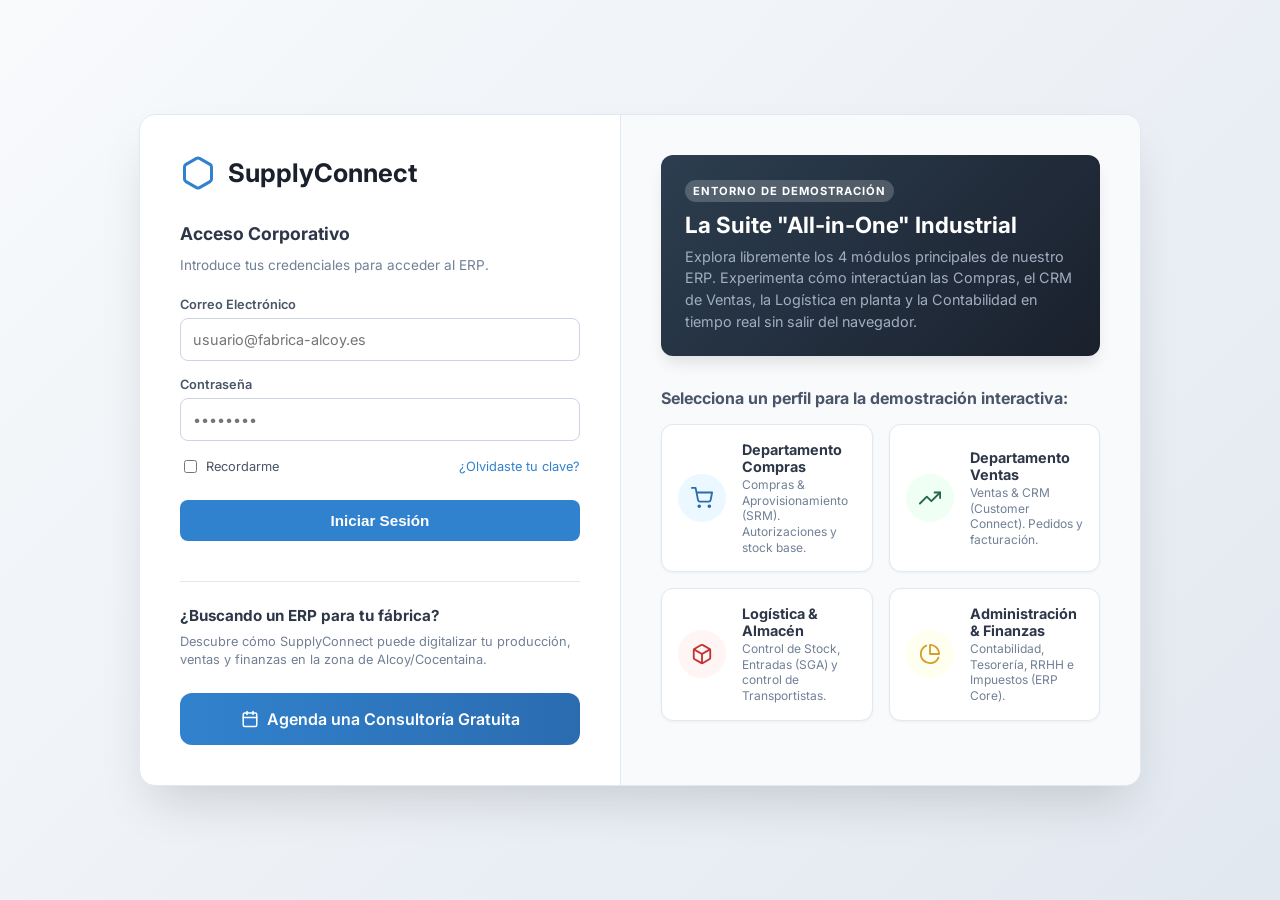
==== index.html @ 2ebc58a6 "Add files via upload" ====
<!doctype html>
<html lang="es">
  <head>
    <meta charset="UTF-8" />
    <meta name="viewport" content="width=device-width, initial-scale=1.0" />
    <title>Acceso Corporativo - SupplyConnect</title>
    <link href="https://fonts.googleapis.com/css2?family=Inter:wght@300;400;500;600;700&display=swap" rel="stylesheet" />
    <style>
      /* ========================================================
        ESTILIZACIÓN DE LA BARRA DE DESPLAZAMIENTO (SCROLLBAR)
        ======================================================== */

      /* 1. Anchura y altura general de la barra */
      ::-webkit-scrollbar {
        width: 8px; /* Más fina que la de Windows (suele ser 16px) */
        height: 8px; /* Para los scrolls horizontales en tablas */
      }

      /* 2. El "carril" o fondo por donde se desliza la barra */
      ::-webkit-scrollbar-track {
        background-color: transparent; /* Transparente para que no ensucie el diseño */
        border-radius: 10px;
      }

      /* 3. La "píldora" (el pulgar) que el usuario arrastra */
      ::-webkit-scrollbar-thumb {
        background-color: #cbd5e1; /* Un gris muy suave y elegante (var(--border-color)) */
        border-radius: 10px;       /* Bordes redondeados */
        border: 2px solid transparent; /* Truco para darle un poco de "margen" invisible */
        background-clip: padding-box;  /* Hace que el borde transparente se respete */
      }

      /* 4. La píldora cuando pasas el ratón por encima (Hover) */
      ::-webkit-scrollbar-thumb:hover {
        background-color: #94a3b8; /* Un gris un poco más oscuro al interactuar */
      }

      /* Soporte para Firefox (usa un estándar diferente, más limitado) */
      * {
        scrollbar-width: thin;          /* Barra más fina */
        scrollbar-color: #cbd5e1 transparent; /* Color del thumb y del track */
      }
      
      body {
        margin: 0;
        font-family: 'Inter', sans-serif;
        background: linear-gradient(135deg, #f8fafc 0%, #e2e8f0 100%);
        min-height: 100vh;
        display: flex;
        align-items: center;
        justify-content: center;
        padding: 40px 20px;
        box-sizing: border-box;
      }

      .login-wrapper {
        display: flex;
        background: white;
        border-radius: 16px;
        box-shadow: 0 25px 50px -12px rgba(0, 0, 0, 0.15);
        border: 1px solid #e2e8f0;
        max-width: 1000px;
        width: 100%;
        overflow: hidden;
        flex-direction: row;
      }

      .login-col-left {
        width: 400px;
        padding: 40px;
        display: flex;
        flex-direction: column;
        justify-content: space-between;
        flex-shrink: 0;
      }

      .login-col-right {
        flex-grow: 1;
        background-color: #f8fafc;
        padding: 40px;
        border-left: 1px solid #e2e8f0;
        display: flex;
        flex-direction: column;
      }

      /* Hover Effects para los botones de Demo */
      .demo-card {
        text-decoration: none;
        display: flex;
        align-items: center;
        padding: 16px;
        gap: 16px;
        border: 1px solid #e2e8f0;
        border-radius: 12px;
        background: white;
        transition: all 0.2s ease;
        box-shadow: 0 1px 3px rgba(0,0,0,0.05);
      }
      .demo-card:hover {
        transform: translateY(-2px);
        box-shadow: 0 10px 15px -3px rgba(0, 0, 0, 0.1);
        border-color: #cbd5e1;
      }

      /* Botón Consultoría Animado */
      .cta-consultoria {
        background: linear-gradient(to right, #3182ce, #2b6cb0);
        color: white;
        padding: 16px;
        border-radius: 12px;
        text-decoration: none;
        font-weight: 600;
        margin-top: 24px;
        transition: transform 0.2s ease, box-shadow 0.2s ease;
        display: flex;
        align-items: center;
        justify-content: center;
        gap: 8px;
      }
      .cta-consultoria:hover {
        transform: scale(1.02);
        box-shadow: 0 10px 15px -3px rgba(49, 130, 206, 0.3);
      }

      /* Responsive (Móviles) */
      @media (max-width: 850px) {
        .login-wrapper {
          flex-direction: column;
        }
        .login-col-left {
          width: 100%;
          border-bottom: 1px solid #e2e8f0;
        }
      }
    </style>
  </head>
  <body>

    <div class="login-wrapper">
      
      <!-- COLUMNA IZQUIERDA (Formulario y CTA) -->
      <div class="login-col-left">
        <div>
          <!-- Logo y Título -->
          <div style="display: flex; align-items: center; gap: 12px; margin-bottom: 32px;">
            <svg width="36" height="36" viewBox="0 0 24 24" fill="none" stroke="currentColor" stroke-width="2" style="color: #3182ce;">
              <path d="M21 16V8a2 2 0 0 0-1-1.73l-7-4a2 2 0 0 0-2 0l-7 4A2 2 0 0 0 3 8v8a2 2 0 0 0 1 1.73l7 4a2 2 0 0 0 2 0l7-4A2 2 0 0 0 21 16z"></path>
            </svg>
            <h2 style="font-size: 1.6rem; color: #1a202c; margin: 0; font-weight: 700;">SupplyConnect</h2>
          </div>

          <h3 style="font-size: 1.1rem; color: #2d3748; margin-bottom: 8px;">Acceso Corporativo</h3>
          <p style="font-size: 0.85rem; color: #718096; margin-bottom: 24px;">Introduce tus credenciales para acceder al ERP.</p>

          <!-- Formulario -->
          <form onsubmit="event.preventDefault(); window.location.href='compras.html?user=carlos';" style="display: flex; flex-direction: column; gap: 16px;">
            <div>
              <label style="display: block; font-size: 0.8rem; font-weight: 600; color: #4a5568; margin-bottom: 6px;">Correo Electrónico</label>
              <input type="email" placeholder="usuario@fabrica-alcoy.es" required style="width: 100%; padding: 12px; border: 1px solid #cbd5e1; border-radius: 8px; font-family: inherit; font-size: 0.9rem; box-sizing: border-box;" />
            </div>
            <div>
              <label style="display: block; font-size: 0.8rem; font-weight: 600; color: #4a5568; margin-bottom: 6px;">Contraseña</label>
              <input type="password" placeholder="••••••••" required style="width: 100%; padding: 12px; border: 1px solid #cbd5e1; border-radius: 8px; font-family: inherit; font-size: 0.9rem; box-sizing: border-box;" />
            </div>
            
            <div style="display: flex; justify-content: space-between; align-items: center; font-size: 0.8rem;">
              <label style="display: flex; align-items: center; gap: 6px; color: #4a5568; cursor: pointer;">
                <input type="checkbox" /> Recordarme
              </label>
              <a href="#" style="color: #3182ce; text-decoration: none;">¿Olvidaste tu clave?</a>
            </div>

            <button type="submit" style="background-color: #3182ce; color: white; border: none; padding: 12px; border-radius: 8px; font-weight: 600; font-size: 0.95rem; cursor: pointer; transition: background 0.2s; margin-top: 8px;" onmouseover="this.style.backgroundColor='#2b6cb0'" onmouseout="this.style.backgroundColor='#3182ce'">Iniciar Sesión</button>
          </form>
        </div>

        <!-- Call To Action (Consultoría) -->
        <div style="margin-top: 40px; border-top: 1px solid #e2e8f0; padding-top: 24px;">
          <h4 style="font-size: 0.95rem; color: #2d3748; margin: 0 0 8px 0;">¿Buscando un ERP para tu fábrica?</h4>
          <p style="font-size: 0.8rem; color: #718096; margin: 0 0 16px 0; line-height: 1.4;">Descubre cómo SupplyConnect puede digitalizar tu producción, ventas y finanzas en la zona de Alcoy/Cocentaina.</p>
          <a href="#" onclick="alert('Aquí abrirías Calendly o redirigirías a tu página de contacto')" class="cta-consultoria">
            <svg width="18" height="18" viewBox="0 0 24 24" fill="none" stroke="currentColor" stroke-width="2" stroke-linecap="round" stroke-linejoin="round">
              <rect x="3" y="4" width="18" height="18" rx="2" ry="2"></rect>
              <line x1="16" y1="2" x2="16" y2="6"></line>
              <line x1="8" y1="2" x2="8" y2="6"></line>
              <line x1="3" y1="10" x2="21" y2="10"></line>
            </svg>
            Agenda una Consultoría Gratuita
          </a>
        </div>
      </div>

      <!-- COLUMNA DERECHA (Banner y Demo) -->
      <div class="login-col-right">
        
        <!-- Banner Explicativo -->
        <div style="background: linear-gradient(135deg, #2c3e50 0%, #1a202c 100%); border-radius: 12px; padding: 24px; color: white; margin-bottom: 32px; box-shadow: 0 10px 15px -3px rgba(0,0,0,0.1);">
          <span style="background-color: rgba(255,255,255,0.2); font-size: 0.7rem; font-weight: 700; padding: 4px 8px; border-radius: 16px; text-transform: uppercase; letter-spacing: 1px;">Entorno de Demostración</span>
          <h2 style="font-size: 1.4rem; margin: 12px 0 8px 0;">La Suite "All-in-One" Industrial</h2>
          <p style="font-size: 0.9rem; color: #a0aec0; margin: 0; line-height: 1.5;">
            Explora libremente los 4 módulos principales de nuestro ERP. Experimenta cómo interactúan las Compras, el CRM de Ventas, la Logística en planta y la Contabilidad en tiempo real sin salir del navegador.
          </p>
        </div>

        <h3 style="font-size: 1rem; color: #4a5568; margin: 0 0 16px 0;">Selecciona un perfil para la demostración interactiva:</h3>

        <!-- Grid 2x2 para Accesos de Demo -->
        <div style="display: grid; grid-template-columns: 1fr 1fr; gap: 16px;">
          
          <!-- COMPRAS -->
          <a href="compras.html?user=carlos" class="demo-card">
            <div style="background-color: #ebf8ff; width: 48px; height: 48px; border-radius: 50%; display: flex; align-items: center; justify-content: center; flex-shrink: 0;">
              <svg width="22" height="22" viewBox="0 0 24 24" fill="none" stroke="#2b6cb0" stroke-width="2" stroke-linecap="round" stroke-linejoin="round">
                <circle cx="9" cy="21" r="1"></circle>
                <circle cx="20" cy="21" r="1"></circle>
                <path d="M1 1h4l2.68 13.39a2 2 0 0 0 2 1.61h9.72a2 2 0 0 0 2-1.61L23 6H6"></path>
              </svg>
            </div>
            <div>
              <strong style="display: block; font-size: 0.9rem; color: #2d3748; margin-bottom: 2px;">Departamento Compras</strong>
              <span style="font-size: 0.75rem; color: #718096; display: block; line-height: 1.3;">Compras & Aprovisionamiento (SRM). Autorizaciones y stock base.</span>
            </div>
          </a>

          <!-- VENTAS -->
          <a href="ventas.html" class="demo-card">
            <div style="background-color: #f0fff4; width: 48px; height: 48px; border-radius: 50%; display: flex; align-items: center; justify-content: center; flex-shrink: 0;">
              <svg width="22" height="22" viewBox="0 0 24 24" fill="none" stroke="#276749" stroke-width="2" stroke-linecap="round" stroke-linejoin="round">
                <polyline points="23 6 13.5 15.5 8.5 10.5 1 18"></polyline>
                <polyline points="17 6 23 6 23 12"></polyline>
              </svg>
            </div>
            <div>
              <strong style="display: block; font-size: 0.9rem; color: #2d3748; margin-bottom: 2px;">Departamento Ventas</strong>
              <span style="font-size: 0.75rem; color: #718096; display: block; line-height: 1.3;">Ventas & CRM (Customer Connect). Pedidos y facturación.</span>
            </div>
          </a>

          <!-- ALMACÉN -->
          <a href="almacen.html" class="demo-card">
            <div style="background-color: #fff5f5; width: 48px; height: 48px; border-radius: 50%; display: flex; align-items: center; justify-content: center; flex-shrink: 0;">
              <svg width="22" height="22" viewBox="0 0 24 24" fill="none" stroke="#c53030" stroke-width="2" stroke-linecap="round" stroke-linejoin="round">
                <path d="M21 16V8a2 2 0 0 0-1-1.73l-7-4a2 2 0 0 0-2 0l-7 4A2 2 0 0 0 3 8v8a2 2 0 0 0 1 1.73l7 4a2 2 0 0 0 2 0l7-4A2 2 0 0 0 21 16z"></path>
                <polyline points="3.27 6.96 12 12.01 20.73 6.96"></polyline>
                <line x1="12" y1="22.08" x2="12" y2="12"></line>
              </svg>
            </div>
            <div>
              <strong style="display: block; font-size: 0.9rem; color: #2d3748; margin-bottom: 2px;">Logística & Almacén</strong>
              <span style="font-size: 0.75rem; color: #718096; display: block; line-height: 1.3;">Control de Stock, Entradas (SGA) y control de Transportistas.</span>
            </div>
          </a>

          <!-- FINANZAS -->
          <a href="finanzas.html" class="demo-card">
            <div style="background-color: #fffff0; width: 48px; height: 48px; border-radius: 50%; display: flex; align-items: center; justify-content: center; flex-shrink: 0;">
              <svg width="22" height="22" viewBox="0 0 24 24" fill="none" stroke="#d69e2e" stroke-width="2" stroke-linecap="round" stroke-linejoin="round">
                <path d="M21.21 15.89A10 10 0 1 1 8 2.83"></path>
                <path d="M22 12A10 10 0 0 0 12 2v10z"></path>
              </svg>
            </div>
            <div>
              <strong style="display: block; font-size: 0.9rem; color: #2d3748; margin-bottom: 2px;">Administración & Finanzas</strong>
              <span style="font-size: 0.75rem; color: #718096; display: block; line-height: 1.3;">Contabilidad, Tesorería, RRHH e Impuestos (ERP Core).</span>
            </div>
          </a>

        </div>

      </div>
    </div>

  </body>
</html>
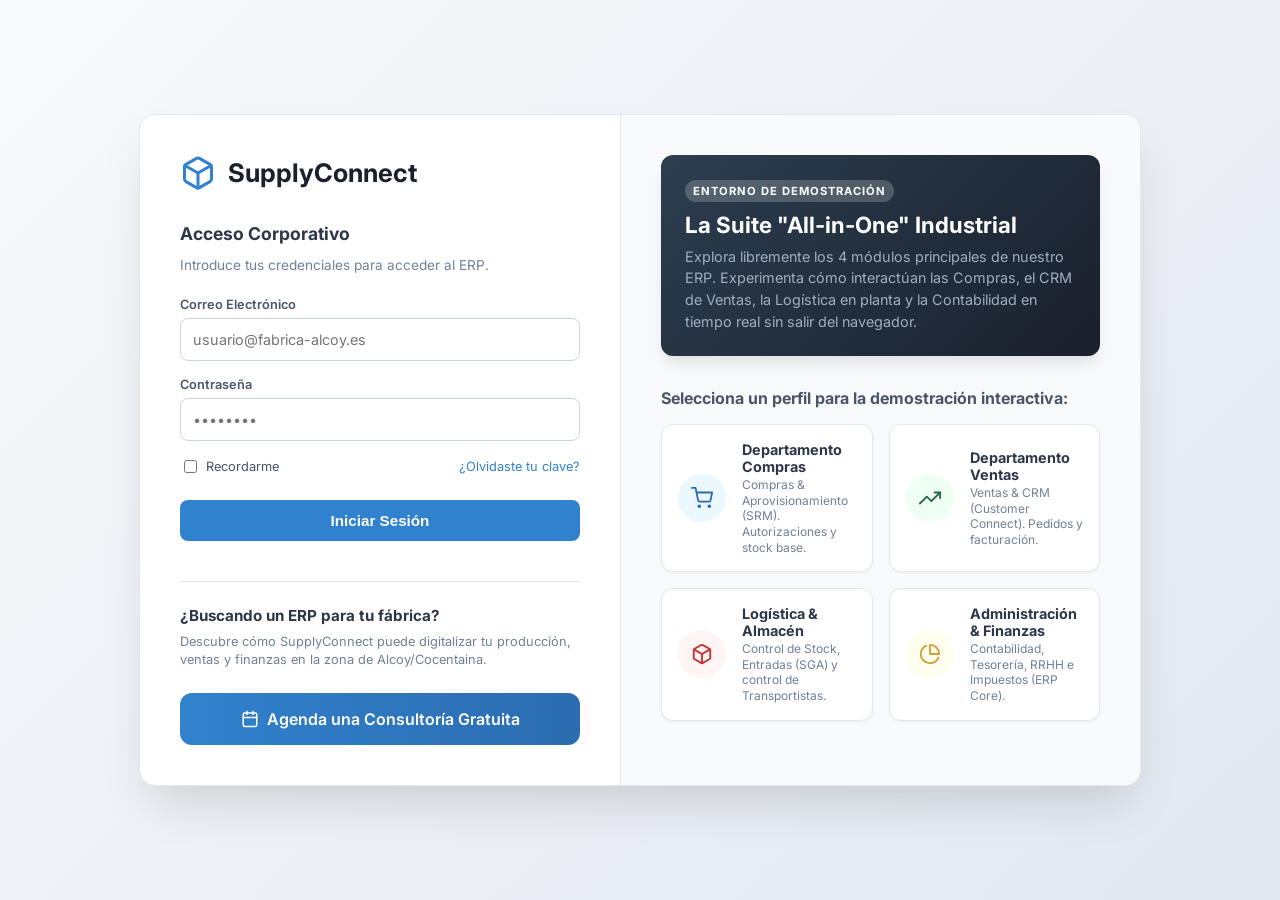
==== commit e2cd12a7: "Add files via upload" ====
--- a/index.html
+++ b/index.html
@@ -3,8 +3,17 @@
   <head>
     <meta charset="UTF-8" />
     <meta name="viewport" content="width=device-width, initial-scale=1.0" />
-    <title>Acceso Corporativo - SupplyConnect</title>
+    <title>SupplyConnect - Acceso Corporativo</title>
     <link href="https://fonts.googleapis.com/css2?family=Inter:wght@300;400;500;600;700&display=swap" rel="stylesheet" />
+
+    <link rel="icon" type="image/svg+xml" href="data:image/svg+xml,<svg xmlns='http://www.w3.org/2000/svg' viewBox='0 0 24 24' fill='none' stroke='%233182ce' stroke-width='2' stroke-linecap='round' stroke-linejoin='round'><path d='M21 16V8a2 2 0 0 0-1-1.73l-7-4a2 2 0 0 0-2 0l-7 4A2 2 0 0 0 3 8v8a2 2 0 0 0 1 1.73l7 4a2 2 0 0 0 2 0l7-4A2 2 0 0 0 21 16z'></path><polyline points='3.27 6.96 12 12.01 20.73 6.96'></polyline><line x1='12' y1='22.08' x2='12' y2='12'></line></svg>">
+    <!-- SEO y Redes Sociales (Open Graph para Miniaturas) -->
+    <meta property="og:title" content="SupplyConnect - Suite ERP Industrial" />
+    <meta property="og:description" content="Plataforma integral de gestión para Compras, Ventas, Logística y Finanzas en entorno industrial." />
+    <meta property="og:type" content="website" />
+    <meta property="og:url" content="https://mndesignweb.es/supplyconnect/" />
+    <!-- Miniatura que se verá al compartir el enlace (Sube una imagen de 1200x630px llamada og-image.jpg a la carpeta) -->
+    <meta property="og:image" content="https://mndesignweb.es/supplyconnect/og-image.jpg" />
     <style>
       /* ========================================================
         ESTILIZACIÓN DE LA BARRA DE DESPLAZAMIENTO (SCROLLBAR)
@@ -143,8 +152,10 @@
         <div>
           <!-- Logo y Título -->
           <div style="display: flex; align-items: center; gap: 12px; margin-bottom: 32px;">
-            <svg width="36" height="36" viewBox="0 0 24 24" fill="none" stroke="currentColor" stroke-width="2" style="color: #3182ce;">
+            <svg width="36" height="36" viewBox="0 0 24 24" fill="none" stroke="currentColor" stroke-width="2" stroke-linecap="round" stroke-linejoin="round" style="color: #3182ce;">
               <path d="M21 16V8a2 2 0 0 0-1-1.73l-7-4a2 2 0 0 0-2 0l-7 4A2 2 0 0 0 3 8v8a2 2 0 0 0 1 1.73l7 4a2 2 0 0 0 2 0l7-4A2 2 0 0 0 21 16z"></path>
+              <polyline points="3.27 6.96 12 12.01 20.73 6.96"></polyline>
+              <line x1="12" y1="22.08" x2="12" y2="12"></line>
             </svg>
             <h2 style="font-size: 1.6rem; color: #1a202c; margin: 0; font-weight: 700;">SupplyConnect</h2>
           </div>
